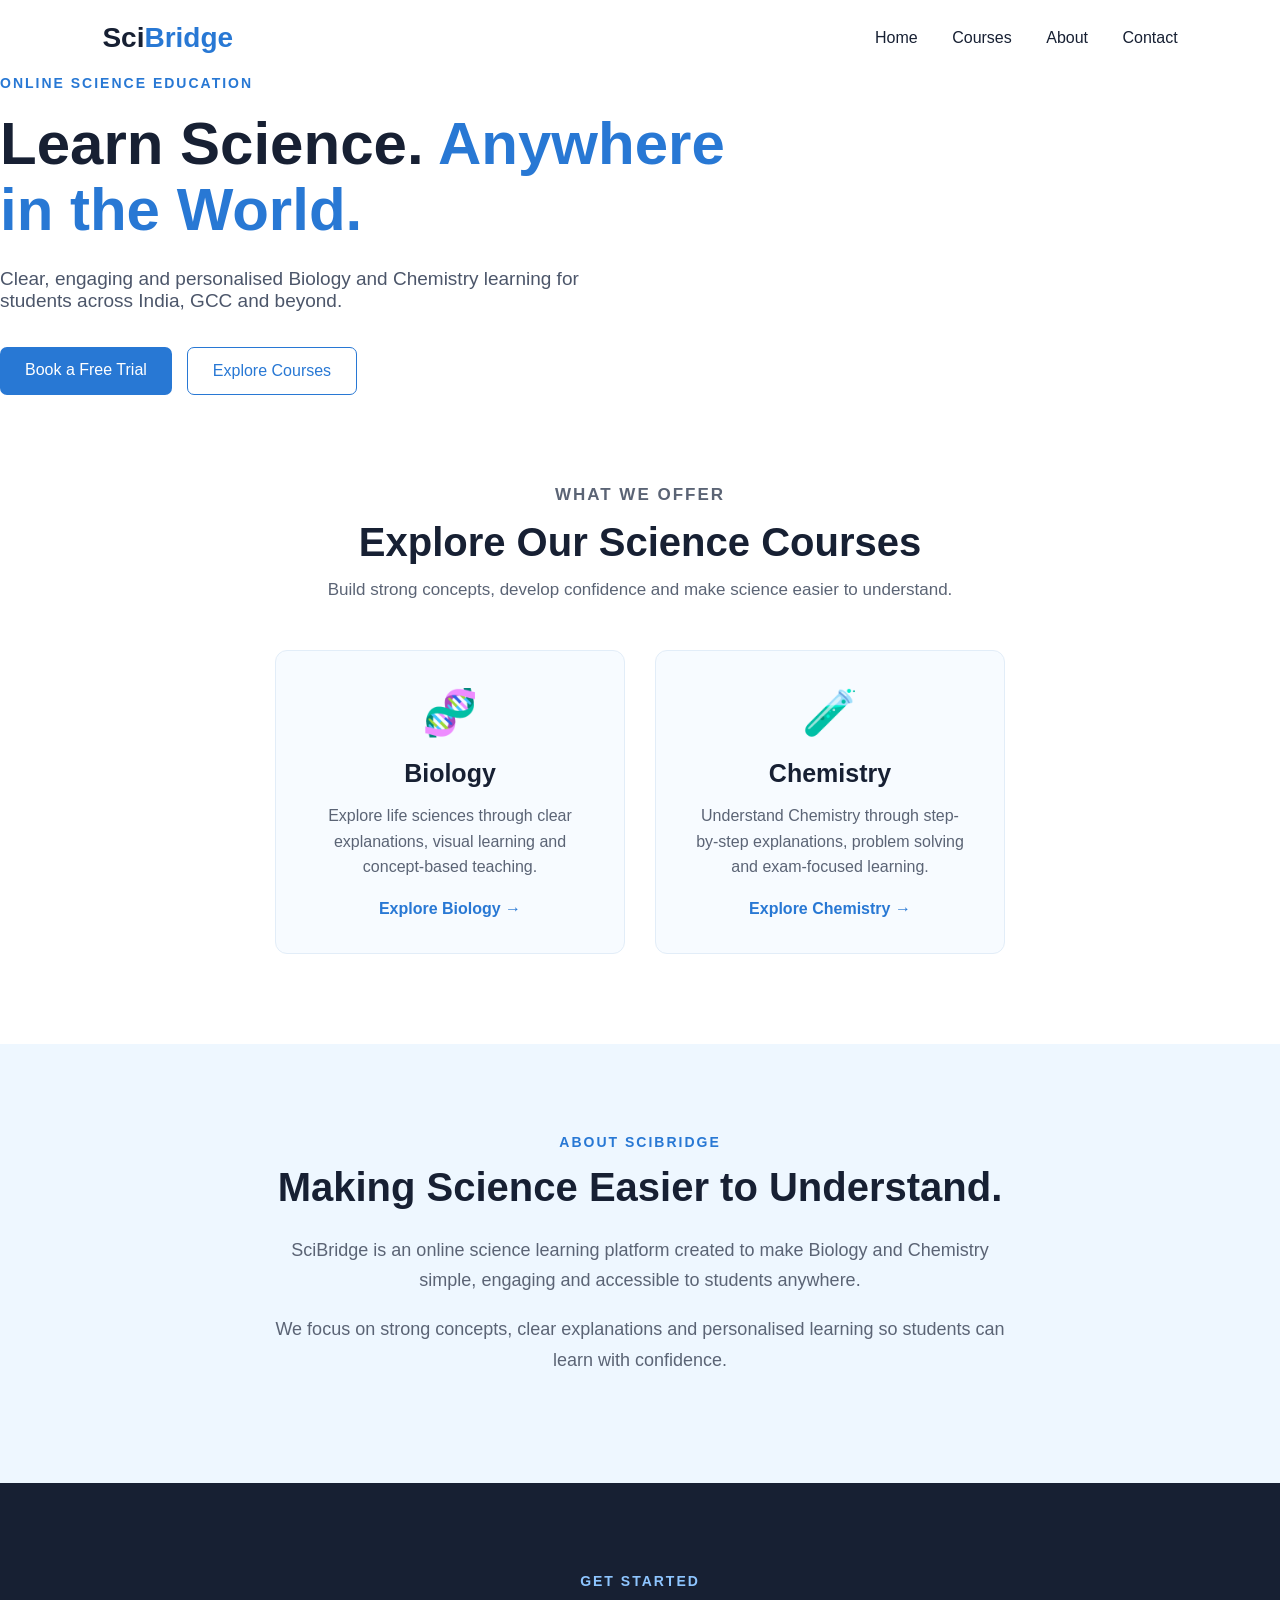
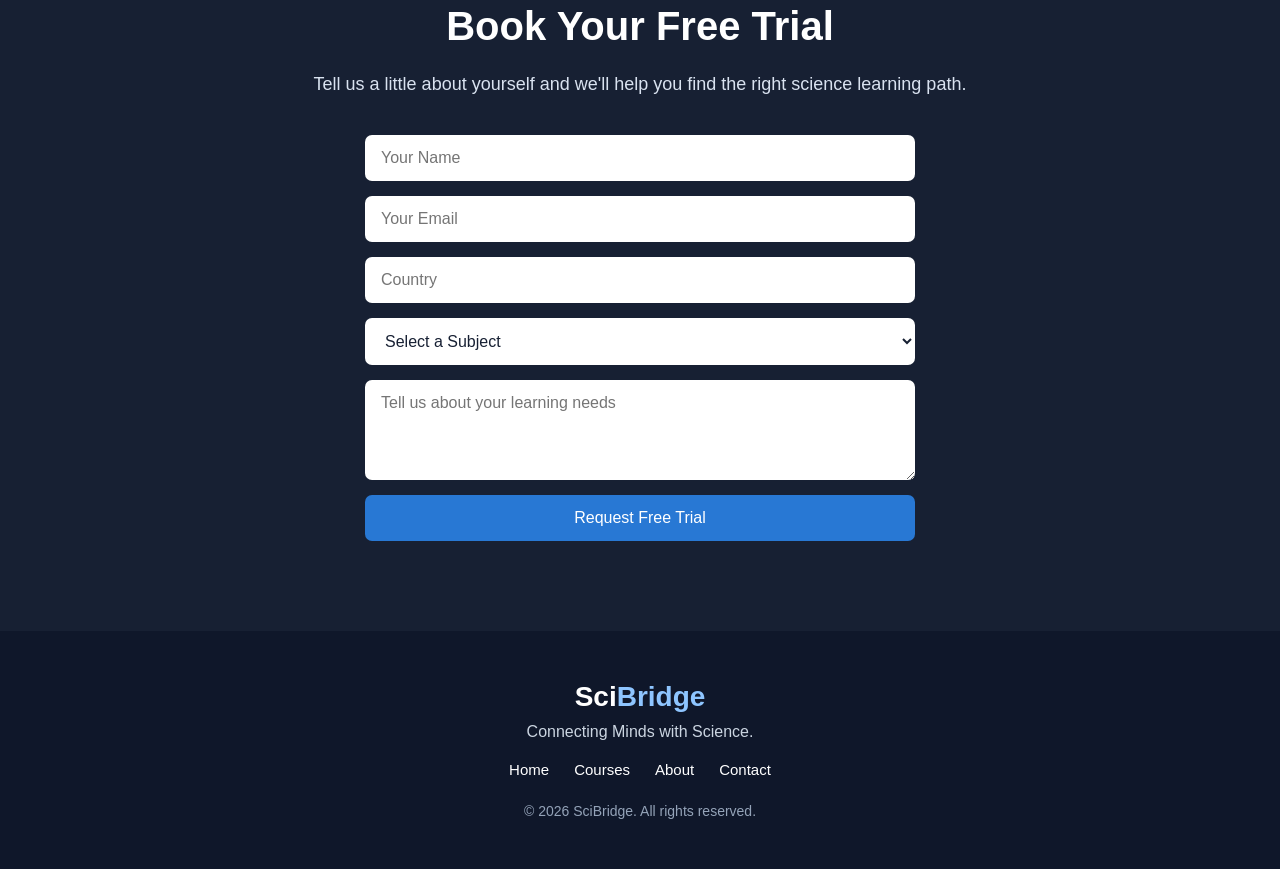
==== index.html @ 911d1524 "Add files via upload" ====
<!DOCTYPE html>

<html lang="en">

<head>

    <meta charset="UTF-8">

    <meta name="viewport" content="width=device-width, initial-scale=1.0">

    <title>SciBridge | Connecting Minds with Science</title>

    <link rel="stylesheet" href="style.css">

</head>


<body>


    <!-- Navigation Bar -->

    <header>

        <div class="logo">
            Sci<span>Bridge</span>
        </div>

        <nav>

            <a href="#home">Home</a>

            <a href="#courses">Courses</a>

            <a href="#about">About</a>

            <a href="#contact">Contact</a>

        </nav>

    </header>


    <!-- Home Section -->

    <section id="home">

        <div class="hero-content">

            <p class="small-title">
                ONLINE SCIENCE EDUCATION
            </p>

            <h1>
                Learn Science.
                <span>Anywhere in the World.</span>
            </h1>

            <p class="hero-text">
                Clear, engaging and personalised Biology
                and Chemistry learning for students across
                India, GCC and beyond.
            </p>

            <div class="hero-buttons">

                <a href="#contact" class="primary-button">
                    Book a Free Trial
                </a>

                <a href="#courses" class="secondary-button">
                    Explore Courses
                </a>

            </div>

        </div>

    </section>


    <!-- Courses Section -->

    <section id="courses">

        <div class="section-heading">

            <p class="section-label">
                WHAT WE OFFER
            </p>

            <h2>
                Explore Our Science Courses
            </h2>

            <p>
                Build strong concepts, develop confidence
                and make science easier to understand.
            </p>

        </div>


        <div class="course-container">


            <!-- Biology -->

            <div class="course-card">

                <div class="course-icon">
                    🧬
                </div>

                <h3>
                    Biology
                </h3>

                <p>
                    Explore life sciences through clear
                    explanations, visual learning and
                    concept-based teaching.
                </p>

                <a href="#contact">
                    Explore Biology →
                </a>

            </div>


            <!-- Chemistry -->

            <div class="course-card">

                <div class="course-icon">
                    🧪
                </div>

                <h3>
                    Chemistry
                </h3>

                <p>
                    Understand Chemistry through
                    step-by-step explanations, problem
                    solving and exam-focused learning.
                </p>

                <a href="#contact">
                    Explore Chemistry →
                </a>

            </div>


        </div>

    </section>


    <!-- About Section -->

    <section id="about">

        <div class="about-content">

            <p class="section-label">
                ABOUT SCIBRIDGE
            </p>

            <h2>
                Making Science Easier to Understand.
            </h2>

            <p>
                SciBridge is an online science learning platform
                created to make Biology and Chemistry simple,
                engaging and accessible to students anywhere.
            </p>

            <p>
                We focus on strong concepts, clear explanations
                and personalised learning so students can learn
                with confidence.
            </p>

        </div>

    </section>


    <!-- Contact Section -->

    <section id="contact">

        <div class="contact-content">

            <p class="section-label">
                GET STARTED
            </p>

            <h2>
                Book Your Free Trial
            </h2>

            <p>
                Tell us a little about yourself and we'll
                help you find the right science learning path.
            </p>


            <form
                class="trial-form"
                action="https://formspree.io/f/xnpqevrg"
                method="POST"
            >

                <input
                    type="text"
                    name="name"
                    placeholder="Your Name"
                    required
                >


                <input
                    type="email"
                    name="email"
                    placeholder="Your Email"
                    required
                >


                <input
                    type="text"
                    name="country"
                    placeholder="Country"
                    required
                >


                <select name="subject" required>

                    <option value="">
                        Select a Subject
                    </option>

                    <option value="Biology">
                        Biology
                    </option>

                    <option value="Chemistry">
                        Chemistry
                    </option>

                </select>


                <textarea
                    name="learning_needs"
                    placeholder="Tell us about your learning needs"
                    rows="4"
                ></textarea>


                <button type="submit" class="primary-button">
                    Request Free Trial
                </button>

            </form>

        </div>

    </section>


    <!-- Footer -->

    <footer>

        <div class="footer-content">

            <div class="footer-logo">
                Sci<span>Bridge</span>
            </div>

            <p>
                Connecting Minds with Science.
            </p>

            <div class="footer-links">

                <a href="#home">Home</a>

                <a href="#courses">Courses</a>

                <a href="#about">About</a>

                <a href="#contact">Contact</a>

            </div>

            <p class="copyright">
                © 2026 SciBridge. All rights reserved.
            </p>

        </div>

    </footer>


</body>

</html>
---- style.css ----
html {
    scroll-behavior: smooth;
}


* {
    margin: 0;
    padding: 0;
    box-sizing: border-box;
}


body {
    font-family: Arial, sans-serif;
    color: #172033;
}


/* Navigation */

header {
    height: 75px;

    padding: 0 8%;

    display: flex;

    justify-content: space-between;

    align-items: center;

    background-color: white;
}


.logo {
    font-size: 28px;

    font-weight: bold;
}


.logo span {
    color: #2878d4;
}


nav a {
    text-decoration: none;

    color: #172033;

    margin-left: 30px;

    font-size: 16px;
}


nav a:hover {
    color: #2878d4;
}


/* Home */

#home #home {
    min-height: 600px;

    display: flex;

    align-items: center;

    padding: 80px 10%;

    background-color: #eef7ff;
}


.hero-content {
    max-width: 750px;
}


.small-title {
    color: #2878d4;

    font-size: 14px;

    font-weight: bold;

    letter-spacing: 2px;

    margin-bottom: 20px;
}


#home h1 {
    font-size: 60px;

    line-height: 1.1;

    color: #172033;

    margin-bottom: 25px;
}


#home h1 span {
    color: #2878d4;
}


.hero-text {
    font-size: 19px;

    max-width: 650px;

    margin-bottom: 35px;

    color: #4c566a;
}


.hero-buttons {
    display: flex;

    gap: 15px;
}


.primary-button,
.secondary-button {
    text-decoration: none;

    padding: 14px 25px;

    border-radius: 7px;

    font-size: 16px;
}


.primary-button {
    background-color: #2878d4;

    color: white;
}


.secondary-button {
    border: 1px solid #2878d4;

    color: #2878d4;

    background-color: white;

}


button {
    background-color: #2878d4;

    color: white;

    border: none;

    padding: 14px 28px;

    border-radius: 7px;

    font-size: 16px;

    cursor: pointer;
}


button:hover {
    background-color: #1f62ad;
}
/* Courses Section */

#courses {
    padding: 90px 10%;
    background-color: white;
}


.section-heading {
    text-align: center;
    max-width: 700px;
    margin: 0 auto 50px;
}


.section-label {
    color: #2878d4;
    font-size: 14px;
    font-weight: bold;
    letter-spacing: 2px;
    margin-bottom: 15px;
}


.section-heading h2 {
    font-size: 40px;
    color: #172033;
    margin-bottom: 15px;
}


.section-heading p {
    font-size: 17px;
    color: #5b6475;
}


.course-container {
    display: flex;
    justify-content: center;
    gap: 30px;
}


.course-card {
    width: 350px;
    padding: 35px;
    background-color: #f7fbff;
    border-radius: 12px;
    text-align: center;
    border: 1px solid #e2edf8;
}


.course-icon {
    font-size: 45px;
    margin-bottom: 20px;
}


.course-card h3 {
    font-size: 25px;
    color: #172033;
    margin-bottom: 15px;
}


.course-card p {
    font-size: 16px;
    line-height: 1.6;
    color: #5b6475;
    margin-bottom: 20px;
}


.course-card a {
    text-decoration: none;
    color: #2878d4;
    font-weight: bold;
}
.course-card {
    transition: transform 0.3s ease, box-shadow 0.3s ease;
}


.course-card:hover {
    transform: translateY(-8px);
    box-shadow: 0 10px 25px rgba(40, 120, 212, 0.12);
}
 /* About Section */

#about {
    padding: 90px 10%;
    background-color: #eef7ff;
}


.about-content {
    max-width: 750px;
    margin: 0 auto;
    text-align: center;
}


.about-content h2 {
    font-size: 40px;
    color: #172033;
    margin-bottom: 25px;
}


.about-content p:not(.section-label) {
    font-size: 18px;
    line-height: 1.7;
    color: #5b6475;
    margin-bottom: 18px;
}
 /* Contact Section */

#contact {
    padding: 90px 10%;
    background-color: #172033;
    color: white;
}


.contact-content {
    max-width: 700px;
    margin: 0 auto;
    text-align: center;
}


.contact-content .section-label {
    color: #8ec5ff;
}


.contact-content h2 {
    font-size: 40px;
    margin-bottom: 20px;
}


.contact-content p:not(.section-label) {
    font-size: 18px;
    line-height: 1.7;
    color: #d9e2f0;
    margin-bottom: 30px;
}


.contact-content .primary-button {
    display: inline-block;
}
/* Mobile Responsive Design */

@media (max-width: 768px) {

    header {
        padding: 0 5%;
    }

    nav a {
        margin-left: 12px;
        font-size: 14px;
    }

}


@media (max-width: 768px) {

    #home {
        padding: 70px 6%;
        min-height: 500px;
    }

    #home h1 {
        font-size: 42px;
    }

    .hero-text {
        font-size: 17px;
    }

    .hero-buttons {
        flex-direction: column;
        align-items: flex-start;
    }

}
@media (max-width: 768px) {

    #courses {
        padding: 70px 6%;
    }

    .section-heading h2 {
        font-size: 32px;
    }

    .course-container {
        flex-direction: column;
        align-items: center;
    }

    .course-card {
        width: 100%;
        max-width: 350px;
    }

}
@media (max-width: 768px) {

    #about {
        padding: 70px 6%;
    }

    .about-content h2 {
        font-size: 32px;
    }

    .about-content p:not(.section-label) {
        font-size: 16px;
    }


    #contact {
        padding: 70px 6%;
    }

    .contact-content h2 {
        font-size: 32px;
    }

    .contact-content p:not(.section-label) {
        font-size: 16px;
    }

}
 /* Footer */

footer {
    padding: 50px 10%;
    background-color: #0f172a;
    color: white;
    text-align: center;
}


.footer-content {
    max-width: 700px;
    margin: 0 auto;
}


.footer-logo {
    font-size: 28px;
    font-weight: bold;
    margin-bottom: 10px;
}


.footer-logo span {
    color: #8ec5ff;
}


.footer-content > p {
    color: #cbd5e1;
    margin-bottom: 20px;
}


.footer-links {
    display: flex;
    justify-content: center;
    gap: 25px;
    margin-bottom: 25px;
}


.footer-links a {
    text-decoration: none;
    color: white;
    font-size: 15px;
}


.footer-links a:hover {
    color: #8ec5ff;
}


.footer-content .copyright {
    font-size: 14px;
    color: #94a3b8;
    margin-bottom: 0;
}
/* Free Trial Form */

.trial-form {
    max-width: 550px;
    margin: 35px auto 0;
    display: flex;
    flex-direction: column;
    gap: 15px;
}


.trial-form input,
.trial-form select,
.trial-form textarea {
    width: 100%;
    padding: 14px 16px;
    border: none;
    border-radius: 7px;
    font-family: Arial, sans-serif;
    font-size: 16px;
    background-color: white;
    color: #172033;
}


.trial-form textarea {
    resize: vertical;
}


.trial-form input:focus,
.trial-form select:focus,
.trial-form textarea:focus {
    outline: 2px solid #8ec5ff;
}


.trial-form button {
    border: none;
    cursor: pointer;
    font-family: Arial, sans-serif;
}
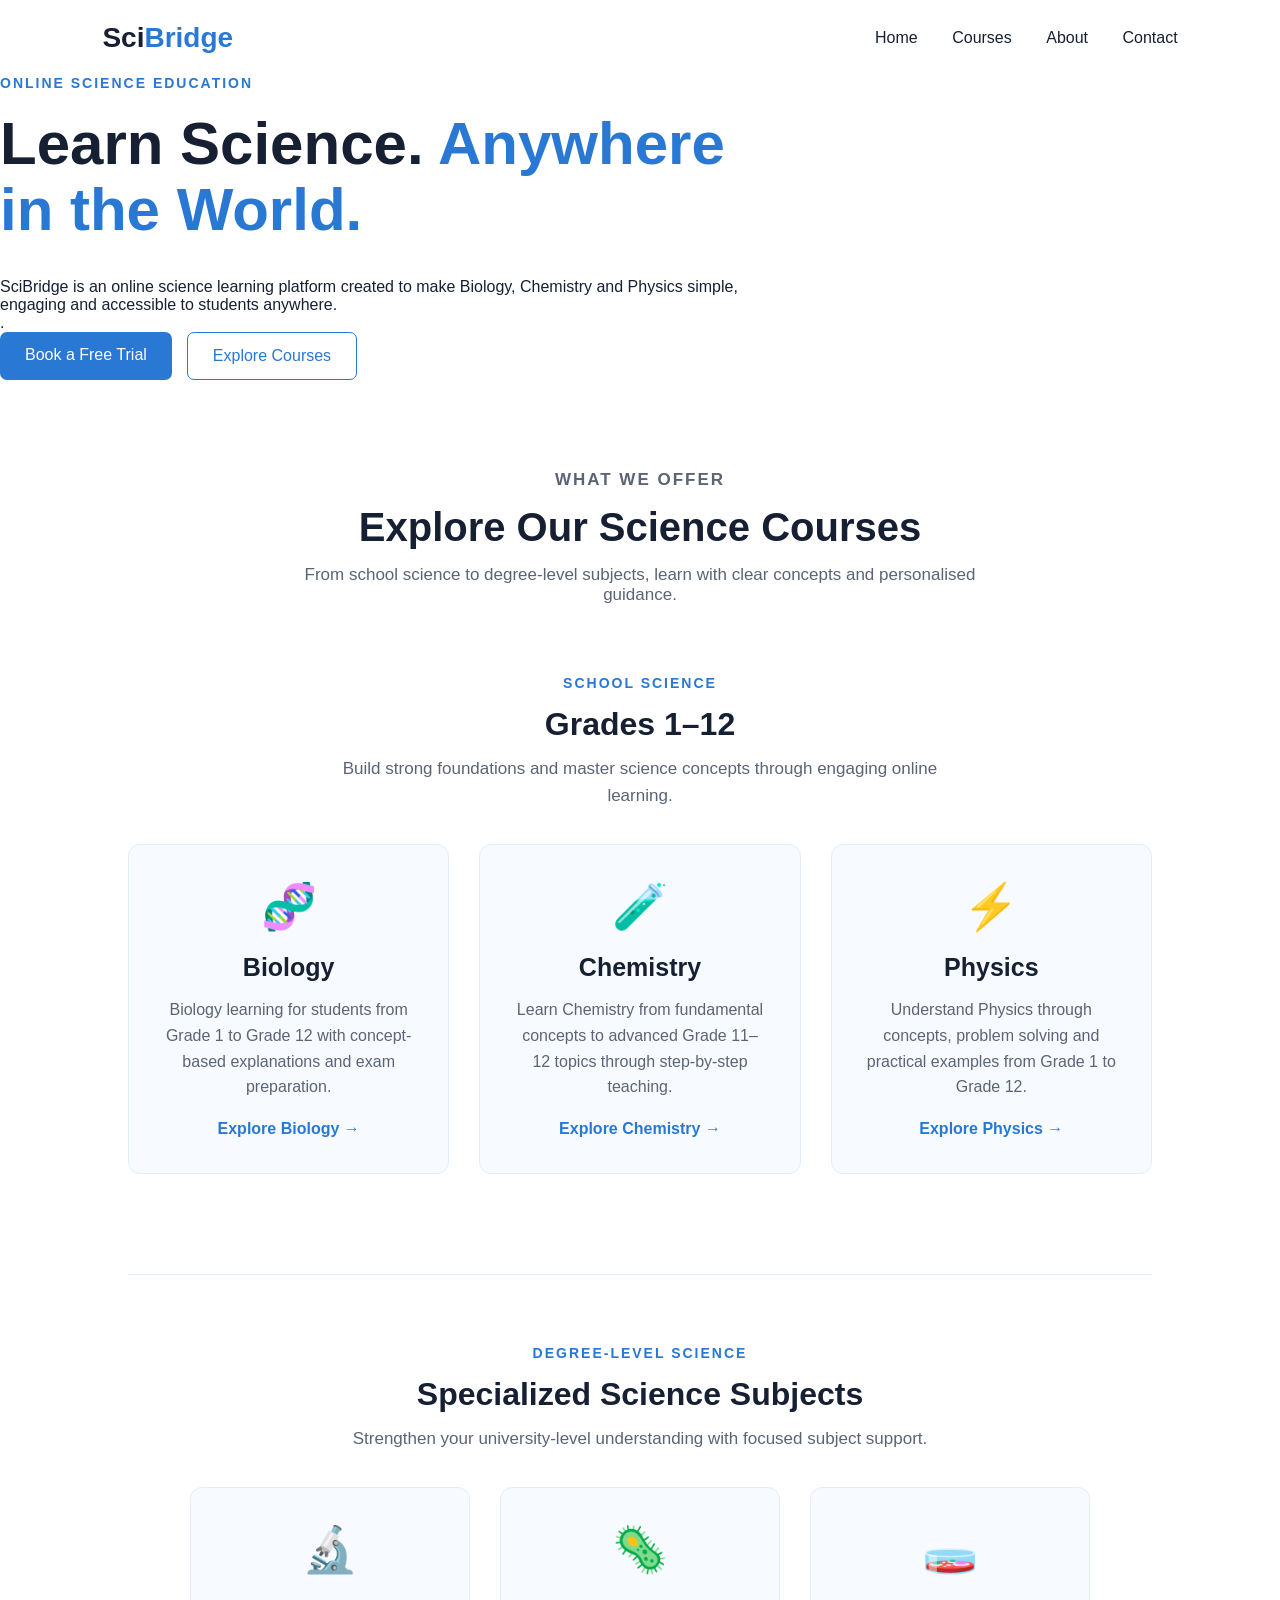
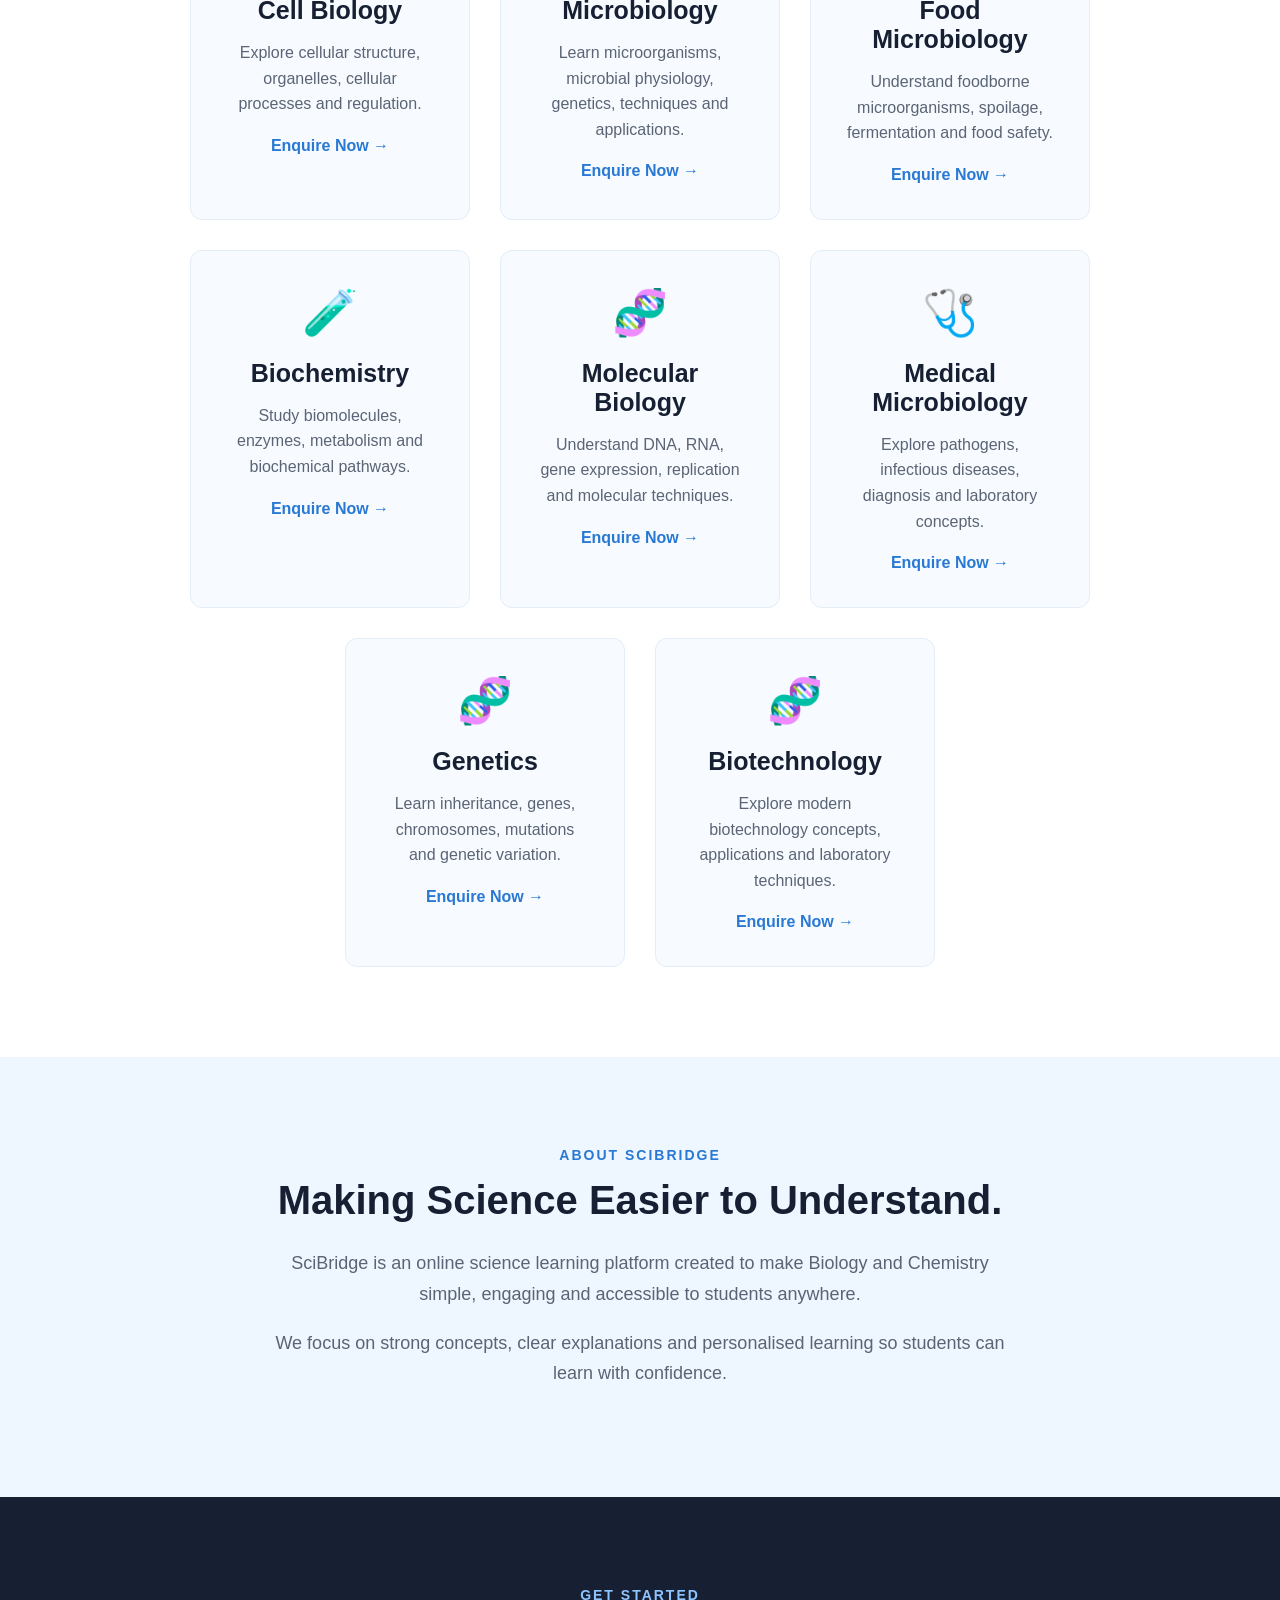
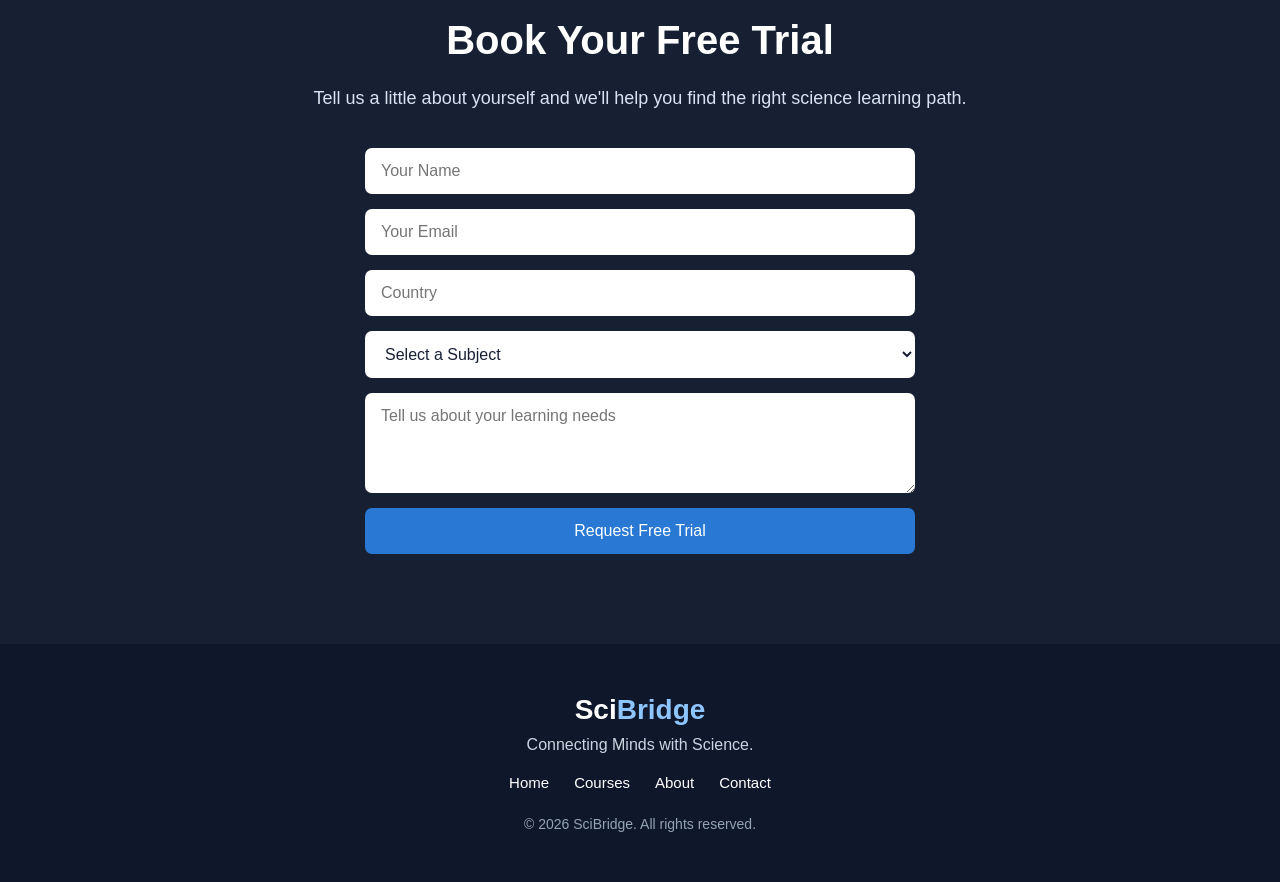
==== commit 0f04910d: "Add files via upload" ====
--- a/index.html
+++ b/index.html
@@ -57,9 +57,11 @@
             </h1>
 
             <p class="hero-text">
-                Clear, engaging and personalised Biology
-                and Chemistry learning for students across
-                India, GCC and beyond.
+                <p>
+               SciBridge is an online science learning platform
+               created to make Biology, Chemistry and Physics
+               simple, engaging and accessible to students anywhere.
+</p>.
             </p>
 
             <div class="hero-buttons">
@@ -81,21 +83,45 @@
 
     <!-- Courses Section -->
 
-    <section id="courses">
-
-        <div class="section-heading">
+    <!-- Courses Section -->
+
+<section id="courses">
+
+    <div class="section-heading">
+
+        <p class="section-label">
+            WHAT WE OFFER
+        </p>
+
+        <h2>
+            Explore Our Science Courses
+        </h2>
+
+        <p>
+            From school science to degree-level subjects,
+            learn with clear concepts and personalised guidance.
+        </p>
+
+    </div>
+
+
+    <!-- School Science -->
+
+    <div class="course-category">
+
+        <div class="category-heading">
 
             <p class="section-label">
-                WHAT WE OFFER
-            </p>
-
-            <h2>
-                Explore Our Science Courses
-            </h2>
+                SCHOOL SCIENCE
+            </p>
+
+            <h3>
+                Grades 1–12
+            </h3>
 
             <p>
-                Build strong concepts, develop confidence
-                and make science easier to understand.
+                Build strong foundations and master science
+                concepts through engaging online learning.
             </p>
 
         </div>
@@ -117,12 +143,12 @@
                 </h3>
 
                 <p>
-                    Explore life sciences through clear
-                    explanations, visual learning and
-                    concept-based teaching.
-                </p>
-
-                <a href="#contact">
+                    Biology learning for students from
+                    Grade 1 to Grade 12 with concept-based
+                    explanations and exam preparation.
+                </p>
+
+                <a href="biology.html">
                     Explore Biology →
                 </a>
 
@@ -142,24 +168,270 @@
                 </h3>
 
                 <p>
-                    Understand Chemistry through
-                    step-by-step explanations, problem
-                    solving and exam-focused learning.
-                </p>
-
-                <a href="#contact">
+                    Learn Chemistry from fundamental concepts
+                    to advanced Grade 11–12 topics through
+                    step-by-step teaching.
+                </p>
+
+                <a href="chemistry.html">
                     Explore Chemistry →
                 </a>
 
             </div>
 
 
-        </div>
-
-    </section>
-
-
-    <!-- About Section -->
+            <!-- Physics -->
+
+            <div class="course-card">
+
+                <div class="course-icon">
+                    ⚡
+                </div>
+
+                <h3>
+                    Physics
+                </h3>
+
+                <p>
+                    Understand Physics through concepts,
+                    problem solving and practical examples
+                    from Grade 1 to Grade 12.
+                </p>
+
+                <a href="physics.html">
+                    Explore Physics →
+                </a>
+
+            </div>
+
+
+        </div>
+
+    </div>
+
+
+    <!-- Degree Level Science -->
+
+    <div class="course-category degree-category">
+
+        <div class="category-heading">
+
+            <p class="section-label">
+                DEGREE-LEVEL SCIENCE
+            </p>
+
+            <h3>
+                Specialized Science Subjects
+            </h3>
+
+            <p>
+                Strengthen your university-level understanding
+                with focused subject support.
+            </p>
+
+        </div>
+
+
+        <div class="course-container">
+
+
+            <!-- Cell Biology -->
+
+            <div class="course-card">
+
+                <div class="course-icon">
+                    🔬
+                </div>
+
+                <h3>
+                    Cell Biology
+                </h3>
+
+                <p>
+                    Explore cellular structure, organelles,
+                    cellular processes and regulation.
+                </p>
+
+                <a href="#contact">
+                    Enquire Now →
+                </a>
+
+            </div>
+
+
+            <!-- Microbiology -->
+
+            <div class="course-card">
+
+                <div class="course-icon">
+                    🦠
+                </div>
+
+                <h3>
+                    Microbiology
+                </h3>
+
+                <p>
+                    Learn microorganisms, microbial physiology,
+                    genetics, techniques and applications.
+                </p>
+
+                <a href="#contact">
+                    Enquire Now →
+                </a>
+
+            </div>
+
+
+            <!-- Food Microbiology -->
+
+            <div class="course-card">
+
+                <div class="course-icon">
+                    🧫
+                </div>
+
+                <h3>
+                    Food Microbiology
+                </h3>
+
+                <p>
+                    Understand foodborne microorganisms,
+                    spoilage, fermentation and food safety.
+                </p>
+
+                <a href="#contact">
+                    Enquire Now →
+                </a>
+
+            </div>
+
+
+            <!-- Biochemistry -->
+
+            <div class="course-card">
+
+                <div class="course-icon">
+                    🧪
+                </div>
+
+                <h3>
+                    Biochemistry
+                </h3>
+
+                <p>
+                    Study biomolecules, enzymes, metabolism
+                    and biochemical pathways.
+                </p>
+
+                <a href="#contact">
+                    Enquire Now →
+                </a>
+
+            </div>
+
+
+            <!-- Molecular Biology -->
+
+            <div class="course-card">
+
+                <div class="course-icon">
+                    🧬
+                </div>
+
+                <h3>
+                    Molecular Biology
+                </h3>
+
+                <p>
+                    Understand DNA, RNA, gene expression,
+                    replication and molecular techniques.
+                </p>
+
+                <a href="#contact">
+                    Enquire Now →
+                </a>
+
+            </div>
+
+
+            <!-- Medical Microbiology -->
+
+            <div class="course-card">
+
+                <div class="course-icon">
+                    🩺
+                </div>
+
+                <h3>
+                    Medical Microbiology
+                </h3>
+
+                <p>
+                    Explore pathogens, infectious diseases,
+                    diagnosis and laboratory concepts.
+                </p>
+
+                <a href="#contact">
+                    Enquire Now →
+                </a>
+
+            </div>
+
+
+            <!-- Genetics -->
+
+            <div class="course-card">
+
+                <div class="course-icon">
+                    🧬
+                </div>
+
+                <h3>
+                    Genetics
+                </h3>
+
+                <p>
+                    Learn inheritance, genes, chromosomes,
+                    mutations and genetic variation.
+                </p>
+
+                <a href="#contact">
+                    Enquire Now →
+                </a>
+
+            </div>
+
+
+            <!-- Biotechnology -->
+
+            <div class="course-card">
+
+                <div class="course-icon">
+                    🧬
+                </div>
+
+                <h3>
+                    Biotechnology
+                </h3>
+
+                <p>
+                    Explore modern biotechnology concepts,
+                    applications and laboratory techniques.
+                </p>
+
+                <a href="#contact">
+                    Enquire Now →
+                </a>
+
+            </div>
+
+
+        </div>
+
+    </div>
+
+</section>
 
     <section id="about">
 
@@ -253,6 +525,9 @@
                     <option value="Chemistry">
                         Chemistry
                     </option>
+                    <option value="Physics">
+                        Physics
+                    </option>
 
                 </select>
 
--- a/style.css
+++ b/style.css
@@ -518,4 +518,313 @@
     border: none;
     cursor: pointer;
     font-family: Arial, sans-serif;
-}+}
+
+
+
+
+
+
+
+
+/* Biology Course Page */
+
+.course-page-hero {
+    min-height: 500px;
+    display: flex;
+    align-items: center;
+    padding: 80px 10%;
+    background-color: #eef7ff;
+}
+
+
+.course-page-content {
+    max-width: 750px;
+}
+
+
+.course-page-content h1 {
+    font-size: 55px;
+    line-height: 1.1;
+    color: #172033;
+    margin-bottom: 25px;
+}
+
+
+.course-page-content h1 span {
+    color: #2878d4;
+}
+
+
+.course-page-content p:not(.section-label) {
+    font-size: 19px;
+    line-height: 1.7;
+    color: #4c566a;
+    max-width: 650px;
+    margin-bottom: 30px;
+}
+
+
+/* Course Details */
+
+.course-details {
+    padding: 90px 10%;
+    background-color: white;
+}
+
+
+.topic-container {
+    display: flex;
+    flex-wrap: wrap;
+    justify-content: center;
+    gap: 25px;
+    max-width: 1200px;
+    margin: 0 auto;
+}
+
+
+
+.topic-card {
+    width: 250px;
+    padding: 30px;
+    background-color: #f7fbff;
+    border: 1px solid #e2edf8;
+    border-radius: 12px;
+    text-align: center;
+    transition: transform 0.3s ease, box-shadow 0.3s ease;
+}
+
+
+.topic-card:hover {
+    transform: translateY(-6px);
+    box-shadow: 0 10px 25px rgba(40, 120, 212, 0.12);
+}
+
+
+.topic-card h3 {
+    font-size: 21px;
+    color: #172033;
+    margin-bottom: 12px;
+}
+
+
+.topic-card p {
+    font-size: 15px;
+    line-height: 1.6;
+    color: #5b6475;
+}
+
+
+/* Learning Approach */
+
+.learning-section {
+    padding: 90px 10%;
+    background-color: #eef7ff;
+}
+
+
+.learning-content {
+    max-width: 750px;
+    margin: 0 auto;
+    text-align: center;
+}
+
+
+.learning-content h2 {
+    font-size: 40px;
+    color: #172033;
+    margin-bottom: 25px;
+}
+
+
+.learning-content p:not(.section-label) {
+    font-size: 18px;
+    line-height: 1.7;
+    color: #5b6475;
+    margin-bottom: 18px;
+}
+
+
+/* Course CTA */
+
+.course-cta {
+    padding: 80px 10%;
+    background-color: #172033;
+    color: white;
+    text-align: center;
+}
+
+
+.course-cta h2 {
+    font-size: 40px;
+    margin-bottom: 15px;
+}
+
+
+.course-cta p {
+    font-size: 18px;
+    color: #d9e2f0;
+    margin-bottom: 30px;
+}
+
+
+.course-cta .primary-button {
+    display: inline-block;
+}
+
+
+/* Biology Page Mobile */
+
+@media (max-width: 768px) {
+
+    .course-page-hero {
+        padding: 70px 6%;
+        min-height: 450px;
+    }
+
+
+    .course-page-content h1 {
+        font-size: 42px;
+    }
+
+
+    .course-page-content p:not(.section-label) {
+        font-size: 17px;
+    }
+
+
+    .course-details {
+        padding: 70px 6%;
+    }
+
+
+    .topic-card {
+        width: 250px;
+        max-width: 250px;
+    }
+
+
+    .learning-section {
+        padding: 70px 6%;
+    }
+
+
+    .learning-content h2 {
+        font-size: 32px;
+    }
+
+
+    .learning-content p:not(.section-label) {
+        font-size: 16px;
+    }
+
+
+    .course-cta {
+        padding: 70px 6%;
+    }
+
+
+    .course-cta h2 {
+        font-size: 32px;
+    }
+
+}
+/* Course Categories */
+
+.course-category {
+    margin-top: 70px;
+}
+
+
+.category-heading {
+    text-align: center;
+    max-width: 650px;
+    margin: 0 auto 35px;
+}
+
+
+.category-heading h3 {
+    font-size: 32px;
+    color: #172033;
+    margin-bottom: 12px;
+}
+
+
+.category-heading p:not(.section-label) {
+    font-size: 17px;
+    line-height: 1.6;
+    color: #5b6475;
+}
+
+
+/* Degree Level Section */
+
+.degree-category {
+    margin-top: 100px;
+    padding-top: 70px;
+    border-top: 1px solid #e2edf8;
+}
+
+
+/* Allow more course cards */
+
+.degree-category .course-container {
+    flex-wrap: wrap;
+}
+
+
+.degree-category .course-card {
+    width: 280px;
+}
+
+
+/* Mobile */
+
+@media (max-width: 768px) {
+
+    .course-category {
+        margin-top: 50px;
+    }
+
+
+    .category-heading h3 {
+        font-size: 28px;
+    }
+
+
+    .degree-category {
+        margin-top: 70px;
+        padding-top: 50px;
+    }
+
+
+    .degree-category .course-card {
+        width: 100%;
+        max-width: 350px;
+    }
+
+}
+
+/* Biology Topic Grid */
+
+.topic-container {
+    display: grid;
+    grid-template-columns: repeat(4, 1fr);
+    gap: 25px;
+    max-width: 1200px;
+    margin: 0 auto;
+}
+
+.topic-card {
+    width: 100%;
+}
+
+.topic-container {
+    display: grid;
+    grid-template-columns: repeat(4, 1fr);
+    gap: 25px;
+    max-width: 1200px;
+    margin: 0 auto;
+    justify-items: stretch;
+}
+
